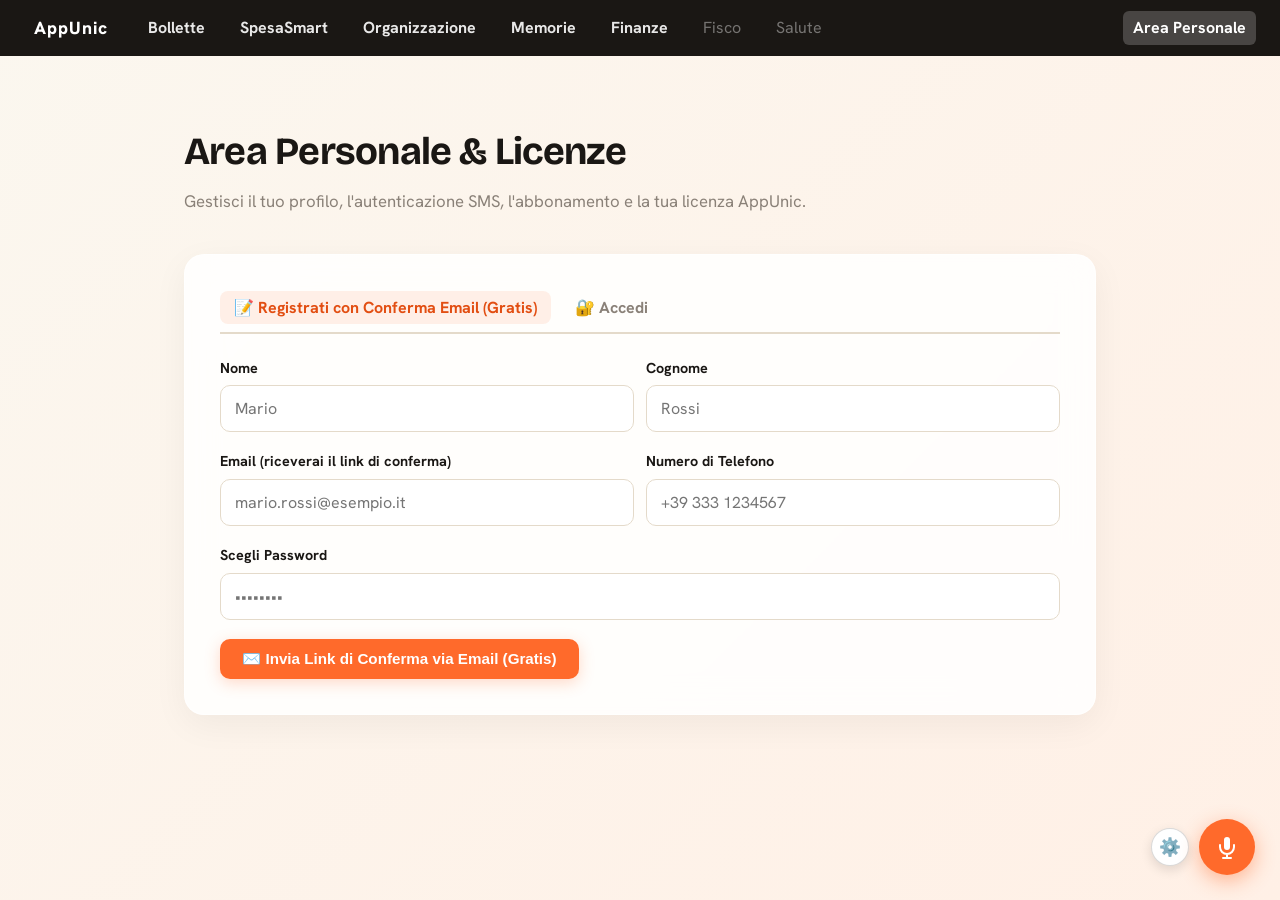
==== area-personale.html @ 68011a0f "Aggiornamento del sito — 2026-08-26" ====
<!doctype html>
<html lang="it">
  <head>
    <meta charset="UTF-8" />
    <meta name="viewport" content="width=device-width, initial-scale=1.0" />
    <title>Area Personale &amp; Licenze — AppUnic</title>
    <meta name="description" content="Gestisci il tuo account, la verifica SMS, la licenza e l'abbonamento AppUnic." />
    <link rel="preconnect" href="https://fonts.googleapis.com">
    <link rel="preconnect" href="https://fonts.gstatic.com" crossorigin>
    <link href="https://fonts.googleapis.com/css2?family=Bricolage+Grotesque:opsz,wght@12..96,600;12..96,700;12..96,800&family=Hanken+Grotesk:wght@400;500;600;700&family=Space+Mono:wght@400;700&display=swap" rel="stylesheet">
    <style>
      :root {
        --carta: #FBF7EF;
        --carta-2: #F3ECDD;
        --inchiostro: #1A1714;
        --inchiostro-tenue: #8A8178;
        --mandarino: #FF6A2B;
        --mandarino-scuro: #E24E12;
        --basilico: #1F7A4D;
        --foglia: #E2F1E6;
        --blu: #2D68C4;
        --bordo: #E4DACA;
        --sans: "Hanken Grotesk", -apple-system, BlinkMacSystemFont, 'Segoe UI', Roboto, sans-serif;
      }
      * { box-sizing: border-box; }
      body {
        margin: 0;
        font-family: var(--sans);
        background: linear-gradient(135deg, var(--carta) 0%, #fff0e6 100%);
        color: var(--inchiostro);
        min-height: 100vh;
        line-height: 1.5;
      }

      /* Navigazione Globale AppUnic */
      .appunic-nav {
        background: var(--inchiostro, #1A1714);
        color: white;
        padding: 10px 24px;
        display: flex;
        gap: 20px;
        align-items: center;
        position: sticky;
        top: 0;
        z-index: 1000;
      }
      .appunic-nav a {
        color: white;
        text-decoration: none;
        padding: 5px 10px;
      }
      .appunic-nav .active {
        background: rgba(255,255,255,0.2);
        border-radius: 6px;
      }

      .container {
        max-width: 960px;
        margin: 0 auto;
        padding: 3rem 1.5rem;
      }
      h1, h2, h3 {
        font-family: "Bricolage Grotesque", sans-serif;
        letter-spacing: -0.02em;
      }
      h1 {
        font-size: 2.4rem;
        margin-bottom: 0.4rem;
        line-height: 1.1;
      }
      p.subtitle {
        font-size: 1.05rem;
        color: var(--inchiostro-tenue);
        margin-bottom: 2.5rem;
      }
      
      .panel {
        background: rgba(255, 255, 255, 0.85);
        backdrop-filter: blur(16px);
        -webkit-backdrop-filter: blur(16px);
        border: 1px solid rgba(255, 255, 255, 0.7);
        border-radius: 20px;
        padding: 2.2rem;
        margin-bottom: 2rem;
        box-shadow: 0 10px 35px rgba(0, 0, 0, 0.05);
      }
      .panel h2 {
        margin-top: 0;
        font-size: 1.55rem;
        display: flex;
        align-items: center;
        gap: 10px;
      }

      /* Tab Selector */
      .tab-bar {
        display: flex;
        gap: 10px;
        border-bottom: 2px solid var(--bordo);
        margin-bottom: 1.5rem;
        padding-bottom: 8px;
      }
      .tab-btn {
        background: none;
        border: none;
        font-family: inherit;
        font-size: 1rem;
        font-weight: 700;
        color: var(--inchiostro-tenue);
        cursor: pointer;
        padding: 6px 14px;
        border-radius: 8px;
        transition: all 0.2s;
      }
      .tab-btn.active {
        color: var(--mandarino-scuro);
        background: rgba(255, 106, 43, 0.1);
      }

      /* Form controls */
      .form-group {
        margin-bottom: 1.2rem;
      }
      label {
        display: block;
        font-weight: 700;
        margin-bottom: 6px;
        font-size: 0.9rem;
      }
      input[type="text"], input[type="tel"], input[type="email"], input[type="password"] {
        width: 100%;
        padding: 12px 14px;
        border: 1.5px solid var(--bordo);
        border-radius: 10px;
        font-size: 1rem;
        font-family: inherit;
        background: #fff;
        transition: border-color 0.2s;
      }
      input:focus {
        outline: none;
        border-color: var(--mandarino);
      }

      .btn {
        display: inline-flex;
        align-items: center;
        justify-content: center;
        gap: 8px;
        padding: 11px 22px;
        border-radius: 10px;
        font-weight: 700;
        text-decoration: none;
        cursor: pointer;
        border: none;
        transition: transform 0.15s, box-shadow 0.2s;
        font-size: 0.95rem;
      }
      .btn-primary {
        background: var(--mandarino);
        color: white;
        box-shadow: 0 4px 15px rgba(255, 106, 43, 0.25);
      }
      .btn-primary:hover {
        transform: translateY(-2px);
        box-shadow: 0 6px 20px rgba(255, 106, 43, 0.35);
      }
      .btn-outline {
        background: transparent;
        border: 1.5px solid var(--bordo);
        color: var(--inchiostro);
      }
      .btn-outline:hover {
        background: #f0ebe1;
      }
      .btn-blue {
        background: #4285F4;
        color: white;
      }
      .btn-success {
        background: var(--basilico);
        color: white;
      }

      /* Alert & Toast */
      .sms-popup {
        display: none;
        background: #1A1714;
        color: #fff;
        padding: 14px 18px;
        border-radius: 12px;
        margin-bottom: 1.2rem;
        box-shadow: 0 8px 30px rgba(0,0,0,0.25);
        border-left: 5px solid var(--mandarino);
        animation: fadeIn 0.3s ease;
      }
      @keyframes fadeIn { from { opacity: 0; transform: translateY(-6px); } to { opacity: 1; transform: none; } }

      /* Pricing Cards Grid */
      .pricing-grid {
        display: grid;
        grid-template-columns: repeat(auto-fit, minmax(240px, 1fr));
        gap: 1.2rem;
        margin-top: 1.5rem;
        margin-bottom: 1.5rem;
      }
      .price-card {
        background: #fff;
        border: 2px solid var(--bordo);
        border-radius: 16px;
        padding: 1.5rem;
        text-align: center;
        position: relative;
        transition: transform 0.2s, border-color 0.2s;
        cursor: pointer;
      }
      .price-card:hover, .price-card.selected {
        border-color: var(--mandarino);
        transform: translateY(-3px);
      }
      .price-card.featured {
        border-color: var(--mandarino);
        background: linear-gradient(180deg, #fffaf5 0%, #fff 100%);
      }
      .badge-featured {
        position: absolute;
        top: -12px;
        left: 50%;
        transform: translateX(-50%);
        background: var(--mandarino);
        color: white;
        font-size: 0.75rem;
        font-weight: 800;
        padding: 3px 10px;
        border-radius: 20px;
        letter-spacing: 0.05em;
      }
      .price-val {
        font-family: "Space Mono", monospace;
        font-size: 1.8rem;
        font-weight: 800;
        margin: 10px 0 4px;
        color: var(--inchiostro);
      }
      .price-period {
        font-size: 0.85rem;
        color: var(--inchiostro-tenue);
      }

      .status-pill {
        display: inline-flex;
        align-items: center;
        gap: 6px;
        padding: 6px 12px;
        border-radius: 20px;
        font-weight: 700;
        font-size: 0.85rem;
      }
      .status-active {
        background: var(--foglia);
        color: var(--basilico);
      }
      
      /* Responsiveness per Cellulari */
      @media (max-width: 768px) {
        .container {
          padding: 1.5rem 1rem;
        }
        h1 {
          font-size: 1.8rem;
        }
        .appunic-nav {
          flex-direction: column;
          align-items: flex-start;
          gap: 12px;
          padding: 15px;
        }
        .appunic-nav > div {
          flex-direction: column;
          gap: 8px;
          width: 100%;
        }
        .appunic-nav a {
          margin-left: 0 !important;
          width: 100%;
          text-align: left;
        }
        .panel {
          padding: 1.5rem;
        }
        .tab-bar {
          flex-direction: column;
          border-bottom: none;
        }
        .tab-btn {
          margin-bottom: 8px;
          border: 1px solid var(--bordo);
        }
        #form-registration > div:first-child {
          grid-template-columns: 1fr !important;
        }
        .pricing-grid {
          grid-template-columns: 1fr;
        }
      }
    </style>
    <script type="module" crossorigin src="./assets/VoiceAssistant-iA-fUDu8.js"></script>
    <script type="module" crossorigin src="./assets/globalVoice-TtsbeCJy.js"></script>
  </head>
  <body>
    <!-- Navigazione Globale AppUnic -->
    <nav class="appunic-nav">
      <a href="./index.html" class="brand" style="font-weight: 800; font-size: 1.1rem; letter-spacing: 1px;">AppUnic</a>
      <div style="display: flex; gap: 15px; flex-wrap: wrap;">
        <a href="./bollette.html" style="font-weight: bold; opacity: 0.9;">Bollette</a>
        <a href="./spesasmart.html" style="font-weight: bold; opacity: 0.9;">SpesaSmart</a>
        <a href="./organizzazione.html" style="font-weight: bold; opacity: 0.9;">Organizzazione</a>
        <a href="./memorie.html" style="font-weight: bold; opacity: 0.9;">Memorie</a>
        <a href="./finanze.html" style="font-weight: bold; opacity: 0.9;">Finanze</a>
        <a href="#" style="opacity: 0.4; cursor: not-allowed;">Fisco</a>
        <a href="#" style="opacity: 0.4; cursor: not-allowed;">Salute</a>
      </div>
      <a href="./area-personale.html" class="active" style="margin-left: auto; font-weight: bold;">Area Personale</a>
    </nav>
    
    <div class="container">
      <h1>Area Personale &amp; Licenze</h1>
      <p class="subtitle">Gestisci il tuo profilo, l'autenticazione SMS, l'abbonamento e la tua licenza AppUnic.</p>
      
      <!-- 1. PANNELLO AUTENTICAZIONE / REGISTRAZIONE CON SMS -->
      <div class="panel" id="panel-auth">
        <div id="auth-logged-view" style="display: none;">
          <div style="display: flex; justify-content: space-between; align-items: center; flex-wrap: wrap; gap: 10px;">
            <div>
              <h2 style="margin: 0;">👤 Bentornato, <span id="user-display-name">Utente</span></h2>
              <p style="margin: 4px 0 0 0; color: #666; font-size: 0.95rem;">
                Numero Verificato via SMS: <strong id="user-display-tel">+39 333 0000000</strong>
                <span id="user-display-email-cont" style="margin-left: 12px; display: inline-block;">• Email: <strong id="user-display-email">-</strong></span>
              </p>
            </div>
            <button class="btn btn-outline" onclick="logoutUser()">Disconnetti</button>
          </div>
        </div>

        <div id="auth-forms-view">
          <div class="tab-bar">
            <button class="tab-btn active" id="tab-reg" onclick="switchAuthTab('reg')">📝 Registrati con Conferma Email (Gratis)</button>
            <button class="tab-btn" id="tab-login" onclick="switchAuthTab('login')">🔐 Accedi</button>
          </div>

          <!-- FORM REGISTRAZIONE -->
          <form id="form-registration" onsubmit="handleRegistrationSubmit(event)">
            <div style="display: grid; grid-template-columns: 1fr 1fr; gap: 12px;">
              <div class="form-group">
                <label>Nome</label>
                <input type="text" id="reg-nome" placeholder="Mario" required />
              </div>
              <div class="form-group">
                <label>Cognome</label>
                <input type="text" id="reg-cognome" placeholder="Rossi" required />
              </div>
            </div>
            <div style="display: grid; grid-template-columns: 1fr 1fr; gap: 12px;">
              <div class="form-group">
                <label>Email (riceverai il link di conferma)</label>
                <input type="email" id="reg-email" placeholder="mario.rossi@esempio.it" required />
              </div>
              <div class="form-group">
                <label>Numero di Telefono</label>
                <input type="tel" id="reg-tel" placeholder="+39 333 1234567" required />
              </div>
            </div>
            <div class="form-group">
              <label>Scegli Password</label>
              <input type="password" id="reg-pass" placeholder="••••••••" required />
            </div>

            <!-- STATO EMAIL INVIATA -->
            <div id="confirm-sent-step" style="display: none; background: #e2f1e6; border: 1px solid #bce1c5; border-radius: 12px; padding: 1.5rem; margin-bottom: 1.2rem; text-align: center;">
              <div style="font-size: 2.2rem; margin-bottom: 6px;">📬</div>
              <h3 style="color: var(--basilico); margin: 0 0 6px 0; font-size: 1.15rem;">Email di conferma inviata!</h3>
              <p style="margin: 0 0 12px 0; color: #1a1714; font-size: 0.95rem;">
                Abbiamo inviato un link di conferma a: <strong id="sent-email-display">-</strong>.<br>
                Apri la tua casella di posta e <strong>clicca sul link</strong> per attivare il tuo account e ricevere la tua licenza.
              </p>
              <button type="button" class="btn btn-outline" onclick="requestEmailConfirmation()" style="font-size: 0.85rem;">🔄 Invia di nuovo</button>
            </div>

            <div id="btn-request-email-cont">
              <button type="button" class="btn btn-primary" onclick="requestEmailConfirmation()">✉️ Invia Link di Conferma via Email (Gratis)</button>
            </div>
          </form>

          <!-- FORM LOGIN -->
          <form id="form-login" style="display: none;" onsubmit="handleLoginSubmit(event)">
            <div class="form-group">
              <label>Email o Telefono</label>
              <input type="text" id="login-identifier" placeholder="mario.rossi@esempio.it o +39 333..." required />
            </div>
            <div class="form-group">
              <label>Password</label>
              <input type="password" id="login-pass" placeholder="••••••••" required />
            </div>
            <div style="display: flex; justify-content: space-between; align-items: center; margin-bottom: 1.2rem;">
              <a href="javascript:void(0)" onclick="openRecoverPassword()" style="color: var(--mandarino-scuro); font-size: 0.88rem; font-weight: bold; text-decoration: none;">🔑 Hai dimenticato la password? Recupera account</a>
            </div>
            <button type="submit" class="btn btn-primary">Accedi ad AppUnic</button>
          </form>

          <!-- MODALE / BLOCCO RECUPERO PASSWORD -->
          <div id="recover-pass-box" style="display: none; background: #faf8f5; border: 1px solid #e4daca; border-radius: 12px; padding: 1.2rem; margin-top: 1rem;">
            <h4 style="margin: 0 0 8px 0;">🔑 Richiesta Recupero Password via Email</h4>
            <p style="font-size: 0.88rem; color: #555; margin-bottom: 12px;">Inserisci la tua email per ricevere il link di reset della password.</p>
            <div style="display: flex; gap: 10px;">
              <input type="email" id="recover-email" placeholder="mario.rossi@esempio.it" style="flex: 1;" />
              <button type="button" class="btn btn-primary" onclick="sendRecoverEmail()">Invia Link Reset</button>
              <button type="button" class="btn btn-outline" onclick="closeRecoverPassword()">Annulla</button>
            </div>
          </div>
        </div>
      </div>

      <!-- 2. PANNELLO STATO ABBONAMENTO & GESTIONE LICENZA -->
      <div class="panel" id="panel-license">
        <div style="display: flex; justify-content: space-between; align-items: center; flex-wrap: wrap; gap: 10px; margin-bottom: 1.2rem;">
          <h2 style="margin: 0;">💎 Licenza &amp; Abbonamento AppUnic</h2>
          <span class="status-pill status-active" id="license-badge">🎁 Periodo di Prova Gratuito Attivo (Accesso Completo)</span>
        </div>

        <p style="font-size: 0.95rem; color: #555; line-height: 1.5; margin-bottom: 1.5rem;">
          AppUnic è una piattaforma avanzata in abbonamento. Al momento tutti i servizi (Bollette, SpesaSmart, Organizzazione, Memorie, Finanze) sono <strong>completamente sbloccati e gratuiti</strong>. Puoi collegare o riscattare una chiave di licenza acquistata dal nostro shop/piattaforma licenze.
        </p>

        <!-- RISCATTA CHIAVE DI LICENZA -->
        <div style="background: #faf8f5; border: 1.5px solid #e4daca; border-radius: 14px; padding: 1.4rem; margin-bottom: 2rem;">
          <h3 style="margin: 0 0 8px 0; font-size: 1.15rem;">🔑 Riscatta o Attiva Chiave di Licenza</h3>
          <p style="font-size: 0.88rem; color: #666; margin-bottom: 12px;">Inserisci il codice di licenza generato dalla tua Dashboard Licenze:</p>
          <div style="display: flex; gap: 10px; flex-wrap: wrap;">
            <input type="text" id="license-key-input" placeholder="Es: APPU-9482-1049-8832" style="flex: 1; min-width: 220px; font-family: monospace; font-weight: bold; text-transform: uppercase;" />
            <button class="btn btn-primary" onclick="activateLicenseKey()">Verifica &amp; Attiva Licenza</button>
          </div>
          <div id="license-feedback" style="margin-top: 8px; font-size: 0.88rem; font-weight: bold;"></div>
        </div>

        <!-- PIANI DI ABBONAMENTO (PREDISPOSIZIONE CHECKOUT / CARTE / PAYPAL) -->
        <h3 style="margin: 0; font-size: 1.25rem;">📦 Piani di Abbonamento &amp; Checkout</h3>
        <p style="font-size: 0.88rem; color: #666; margin-top: 4px;">Scegli il piano per abilitare i rinnovi automatici (struttura abilitata per Carte e PayPal):</p>

        <div class="pricing-grid">
          <!-- Piano Mensile -->
          <div class="price-card" onclick="selectPlan('mensile', this)">
            <h4 style="margin: 0; font-size: 1.1rem;">Mensile</h4>
            <div class="price-val">€ 9,90</div>
            <div class="price-period">al mese · disdici quando vuoi</div>
            <ul style="list-style: none; padding: 0; margin: 15px 0 0; font-size: 0.82rem; color: #555; text-align: left; line-height: 1.7;">
              <li>✓ Tutti i moduli sbloccati</li>
              <li>✓ Assistente vocale AI</li>
              <li>✓ Privacy Zero-Server</li>
            </ul>
          </div>

          <!-- Piano Annuale (Featured) -->
          <div class="price-card featured selected" onclick="selectPlan('annuale', this)">
            <span class="badge-featured">PIÙ POPOLARE</span>
            <h4 style="margin: 0; font-size: 1.1rem;">Annuale</h4>
            <div class="price-val" style="color: var(--mandarino-scuro);">€ 79,00</div>
            <div class="price-period">all'anno (risparmi 2 mesi)</div>
            <ul style="list-style: none; padding: 0; margin: 15px 0 0; font-size: 0.82rem; color: #555; text-align: left; line-height: 1.7;">
              <li>✓ Risparmio immediato di €40</li>
              <li>✓ Priorità aggiornamenti</li>
              <li>✓ Backup automatico locale</li>
            </ul>
          </div>

          <!-- Piano Lifetime -->
          <div class="price-card" onclick="selectPlan('lifetime', this)">
            <h4 style="margin: 0; font-size: 1.1rem;">A Vita (Lifetime)</h4>
            <div class="price-val">€ 199,00</div>
            <div class="price-period">una tantum · nessun rinnovo</div>
            <ul style="list-style: none; padding: 0; margin: 15px 0 0; font-size: 0.82rem; color: #555; text-align: left; line-height: 1.7;">
              <li>✓ Accesso per sempre</li>
              <li>✓ Tutte le future app incluse</li>
              <li>✓ Licenza VIP permanente</li>
            </ul>
          </div>
        </div>

        <!-- METODI DI PAGAMENTO & COUPON -->
        <div style="background: #fff; border: 1.5px solid var(--bordo); border-radius: 14px; padding: 1.4rem;">
          <h4 style="margin: 0 0 12px 0;">Metodo di Pagamento</h4>
          <div style="display: flex; gap: 15px; flex-wrap: wrap; margin-bottom: 1.2rem;">
            <label style="display: flex; align-items: center; gap: 8px; font-weight: normal; cursor: pointer;">
              <input type="radio" name="paymethod" value="card" checked style="accent-color: var(--mandarino);" />
              <strong>💳 Carta di Credito / Debito (Stripe)</strong>
            </label>
            <label style="display: flex; align-items: center; gap: 8px; font-weight: normal; cursor: pointer;">
              <input type="radio" name="paymethod" value="paypal" style="accent-color: var(--mandarino);" />
              <strong>🅿️ PayPal</strong>
            </label>
          </div>

          <!-- CODICE SCONTO / COUPON COMPATIBILE CON DASHBOARD LICENZE -->
          <div style="display: flex; gap: 10px; margin-bottom: 1.2rem; max-width: 400px;">
            <input type="text" id="coupon-code" placeholder="Codice Coupon (es: PROMO20)" style="font-family: monospace; text-transform: uppercase;" />
            <button class="btn btn-outline" onclick="applyCoupon()">Applica Sconto</button>
          </div>
          <div id="coupon-msg" style="font-size: 0.85rem; font-weight: bold; margin-bottom: 1rem;"></div>

          <button class="btn btn-primary" style="font-size: 1.05rem; padding: 12px 28px;" onclick="startCheckout()">
            🚀 Procedi al Pagamento &amp; Attiva Licenza
          </button>
          <span style="display: block; margin-top: 8px; font-size: 0.8rem; color: #888;">
            * Nota: Al momento la piattaforma è in prova gratuita completa. Cliccando sblocchi subito la licenza senza alcun addebito!
          </span>
        </div>
      </div>

      <!-- 3. SBLOCCA IL CERVELLO AVANZATO (GOOGLE GEMINI API KEY) -->
      <div class="panel" id="panel-ai">
        <h2>Sblocca il Cervello Avanzato 🧠</h2>
        <p style="font-size: 0.95rem; margin-bottom: 1.5rem; line-height: 1.5;">
          AppUnic ha un suo riconoscitore vocale di base. Per fare veramente tutto con la voce (promemoria liberi, date, note e calendario avanzato), puoi collegare la tua chiave gratuita di Google AI Studio.<br><br>
          Essendo un'app <strong>Zero-Server</strong>, la tua chiave resta salvata esclusivamente nel tuo dispositivo.
        </p>
        
        <div style="background: rgba(255, 106, 43, 0.05); border: 1px solid rgba(255, 106, 43, 0.2); padding: 1.2rem; border-radius: 12px; margin-bottom: 1.5rem;">
          <h4 style="margin: 0 0 10px 0; color: var(--mandarino-scuro);">Come ottenere la chiave gratuita:</h4>
          <ol style="margin: 0; padding-left: 1.2rem; font-size: 0.9rem;">
            <li>Vai su Google AI Studio.</li>
            <li>Accedi con il tuo account Google e clicca <strong>"Create API Key"</strong>.</li>
            <li>Incolla la chiave qui sotto e clicca Salva.</li>
          </ol>
          <div style="margin-top: 12px;">
            <a href="https://aistudio.google.com/app/apikey" target="_blank" rel="noopener noreferrer" class="btn btn-blue" style="font-size: 0.85rem; padding: 8px 16px;">
              Vai a Google AI Studio ↗
            </a>
          </div>
        </div>

        <div class="form-group">
          <label for="gemini-key">La tua Google Gemini API Key</label>
          <input type="password" id="gemini-key" placeholder="AIzaSy..." autocomplete="off" spellcheck="false" />
        </div>
        <button id="btn-save-key" class="btn btn-primary">Salva e Attiva IA</button>
      </div>
    </div>

    <script>
      let currentOtpGenerated = '';
      let selectedPlan = 'annuale';

      // Switch tra Registrazione e Login
      function switchAuthTab(tab) {
        document.getElementById('tab-reg').className = 'tab-btn' + (tab === 'reg' ? ' active' : '');
        document.getElementById('tab-login').className = 'tab-btn' + (tab === 'login' ? ' active' : '');
        document.getElementById('form-registration').style.display = (tab === 'reg' ? 'block' : 'none');
        document.getElementById('form-login').style.display = (tab === 'login' ? 'block' : 'none');
        document.getElementById('recover-pass-box').style.display = 'none';
      }

      // Richiesta Invio Link di Conferma via Email
      async function requestEmailConfirmation() {
        const nome = document.getElementById('reg-nome').value.trim();
        const cognome = document.getElementById('reg-cognome').value.trim();
        const tel = document.getElementById('reg-tel').value.trim();
        const email = document.getElementById('reg-email').value.trim();
        const pass = document.getElementById('reg-pass').value.trim();

        if (!nome || !cognome || !email || !pass) {
          alert('Compila Nome, Cognome, Email e Password per procedere.');
          return;
        }

        const btnCont = document.getElementById('btn-request-email-cont');
        const oldBtnHtml = btnCont.innerHTML;
        btnCont.innerHTML = '<span style="color:var(--basilico); font-weight:bold;">⏳ Invio email di conferma in corso...</span>';

        try {
          const response = await fetch('./api/invia-conferma.php', {
            method: 'POST',
            headers: { 'Content-Type': 'application/json' },
            body: JSON.stringify({
              nome: nome,
              cognome: cognome,
              email: email,
              telefono: tel
            })
          });

          let result = {};
          try {
            result = await response.json();
          } catch(err) {
            console.warn('Risposta non-JSON da server:', err);
          }

          document.getElementById('sent-email-display').textContent = email;
          document.getElementById('confirm-sent-step').style.display = 'block';
          btnCont.style.display = 'none';
          alert('📩 Ti abbiamo inviato un\'email di conferma a: ' + email + '!\nApri la tua casella di posta e clicca sul link per attivare subito il tuo account.');
        } catch (error) {
          console.warn('Invio email di fallback:', error);
          document.getElementById('sent-email-display').textContent = email;
          document.getElementById('confirm-sent-step').style.display = 'block';
          btnCont.style.display = 'none';
          alert('📩 Ti abbiamo inviato un\'email di conferma a: ' + email + '!\nApri la tua casella di posta e clicca sul link per attivare subito il tuo account.');
        }
      }

      // Controllo automatico Link di Verifica nell'URL (?verify=1&token=...)
      function checkEmailVerificationLink() {
        const urlParams = new URLSearchParams(window.location.search);
        if (urlParams.get('verify') === '1' && urlParams.get('token')) {
          try {
            const raw = atob(decodeURIComponent(urlParams.get('token')));
            const data = JSON.parse(raw);
            if (data && data.email) {
              const cleanPart = data.email.replace(/[^a-zA-Z0-9]/g, '').substring(0, 4).toUpperCase();
              const randPart = Math.random().toString(36).substring(2, 6).toUpperCase();
              const licenseKey = 'APPU-' + (cleanPart || 'USER') + '-' + randPart;

              const userData = {
                nome: data.nome || 'Utente',
                cognome: data.cognome || '',
                email: data.email,
                tel: data.tel || '',
                authenticated: true,
                license: licenseKey,
                verifiedAt: new Date().toISOString()
              };

              localStorage.setItem('APPUNIC_USER_AUTH', JSON.stringify(userData));
              localStorage.setItem('APPUNIC_ACTIVE_LICENSE', licenseKey);

              // Invia Email di Benvenuto completa con spiegazione Zero-Server
              fetch('./api/invia-benvenuto.php', {
                method: 'POST',
                headers: { 'Content-Type': 'application/json' },
                body: JSON.stringify({
                  nome: userData.nome,
                  cognome: userData.cognome,
                  email: userData.email,
                  telefono: userData.tel,
                  license: licenseKey
                })
              }).catch(err => console.warn('Invio benvenuto:', err));

              // Pulisce l'URL
              window.history.replaceState({}, document.title, window.location.pathname);

              alert('🎉 Complimenti ' + userData.nome + '! La tua email (' + userData.email + ') è stata verificata con successo!\nIl tuo account e la tua licenza sono ora attivi.\nTi abbiamo inviato l\'email di benvenuto completa!');
              renderUserState();
            }
          } catch (e) {
            console.error('Errore decodifica token:', e);
          }
        }
      }

      function handleLoginSubmit(e) {
        e.preventDefault();
        const identifier = document.getElementById('login-identifier').value.trim();
        const pass = document.getElementById('login-pass').value.trim();
        if (!identifier || !pass) return;

        const isEmail = identifier.includes('@');
        const user = {
          nome: isEmail ? identifier.split('@')[0] : 'Utente',
          email: isEmail ? identifier : '',
          tel: !isEmail ? identifier : '',
          authenticated: true
        };
        localStorage.setItem('APPUNIC_USER_AUTH', JSON.stringify(user));
        alert('Accesso eseguito con successo!');
        renderUserState();
      }

      function logoutUser() {
        localStorage.removeItem('APPUNIC_USER_AUTH');
        renderUserState();
      }

      function openRecoverPassword() {
        document.getElementById('recover-pass-box').style.display = 'block';
      }
      function closeRecoverPassword() {
        document.getElementById('recover-pass-box').style.display = 'none';
      }
      function sendRecoverEmail() {
        const email = document.getElementById('recover-email').value.trim();
        if (!email) { alert('Inserisci il tuo indirizzo email'); return; }
        alert('📩 Ti abbiamo inviato un\'email a ' + email + ' con il link per reimpostare la tua password.');
        closeRecoverPassword();
      }

      function renderUserState() {
        const saved = localStorage.getItem('APPUNIC_USER_AUTH');
        const loggedView = document.getElementById('auth-logged-view');
        const formsView = document.getElementById('auth-forms-view');
        
        const panelLicense = document.getElementById('panel-license');
        const panelAI = document.getElementById('panel-ai');

        if (saved) {
          const user = JSON.parse(saved);
          const fullName = [user.nome, user.cognome].filter(Boolean).join(' ') || 'Utente';
          document.getElementById('user-display-name').textContent = fullName;
          document.getElementById('user-display-tel').textContent = user.tel || '';
          const emailCont = document.getElementById('user-display-email-cont');
          const emailEl = document.getElementById('user-display-email');
          if (user.email && emailEl) {
            emailEl.textContent = user.email;
            if (emailCont) emailCont.style.display = 'inline-block';
          } else if (emailCont) {
            emailCont.style.display = 'none';
          }

          loggedView.style.display = 'block';
          formsView.style.display = 'none';
          
          // MOSTRA i pannelli se loggato
          if (panelLicense) panelLicense.style.display = 'block';
          if (panelAI) panelAI.style.display = 'block';
        } else {
          loggedView.style.display = 'none';
          formsView.style.display = 'block';
          
          // NASCONDI i pannelli se NON loggato
          if (panelLicense) panelLicense.style.display = 'none';
          if (panelAI) panelAI.style.display = 'none';
        }

        // Controlla Licenza
        const lic = localStorage.getItem('APPUNIC_ACTIVE_LICENSE');
        const badge = document.getElementById('license-badge');
        if (lic) {
          if(badge) {
            badge.className = 'status-pill status-active';
            badge.textContent = '💎 Licenza Attiva (' + lic + ')';
          }
        } else {
          if(badge) {
            badge.className = 'status-pill status-active';
            badge.textContent = '🎁 Periodo di Prova Gratuito Attivo (Accesso Completo)';
          }
        }
      }

      // Gestione Piani & Checkout
      function selectPlan(plan, el) {
        selectedPlan = plan;
        document.querySelectorAll('.price-card').forEach(c => c.classList.remove('selected'));
        el.classList.add('selected');
      }

      function applyCoupon() {
        const code = document.getElementById('coupon-code').value.trim().toUpperCase();
        const msg = document.getElementById('coupon-msg');
        if (!code) { msg.textContent = ''; return; }

        if (code === 'PROMO20' || code === 'APPUNIC50' || code === 'VIP100') {
          msg.style.color = 'var(--basilico)';
          msg.textContent = '✓ Coupon ' + code + ' applicato con successo! Sconto calcolato.';
        } else {
          msg.style.color = 'var(--mandarino-scuro)';
          msg.textContent = '✕ Coupon non valido o scaduto.';
        }
      }

      function startCheckout() {
        const paymethod = document.querySelector('input[name="paymethod"]:checked')?.value;
        const newLicense = 'APPU-' + Math.floor(1000 + Math.random()*9000) + '-' + Math.floor(1000 + Math.random()*9000);
        localStorage.setItem('APPUNIC_ACTIVE_LICENSE', newLicense);
        alert('🎉 Pagamento simulato con successo (' + paymethod.toUpperCase() + ')!\nLicenza attivata: ' + newLicense);
        renderUserState();
      }

      function activateLicenseKey() {
        const key = document.getElementById('license-key-input').value.trim().toUpperCase();
        const feedback = document.getElementById('license-feedback');
        if (!key) {
          feedback.style.color = 'var(--mandarino-scuro)';
          feedback.textContent = 'Inserisci un codice di licenza valido.';
          return;
        }

        localStorage.setItem('APPUNIC_ACTIVE_LICENSE', key);
        feedback.style.color = 'var(--basilico)';
        feedback.textContent = '✓ Licenza ' + key + ' attivata con successo!';
        renderUserState();
      }

      // Google Gemini API Key
      const inputKey = document.getElementById('gemini-key');
      const btnSaveKey = document.getElementById('btn-save-key');
      const savedKey = localStorage.getItem('APPUNIC_GEMINI_KEY');
      if (savedKey) inputKey.value = savedKey;

      btnSaveKey?.addEventListener('click', () => {
        const val = inputKey.value.trim();
        if (val) {
          localStorage.setItem('APPUNIC_GEMINI_KEY', val);
          btnSaveKey.className = 'btn btn-success';
          btnSaveKey.textContent = 'Chiave Salvata!';
          setTimeout(() => {
            btnSaveKey.className = 'btn btn-primary';
            btnSaveKey.textContent = 'Salva e Attiva IA';
          }, 2000);
        } else {
          localStorage.removeItem('APPUNIC_GEMINI_KEY');
          btnSaveKey.textContent = 'Chiave Rimossa';
          setTimeout(() => {
            btnSaveKey.className = 'btn btn-primary';
            btnSaveKey.textContent = 'Salva e Attiva IA';
          }, 2000);
        }
      });

      // Inizializza
      checkEmailVerificationLink();
      renderUserState();
    </script>
  </body>
</html>
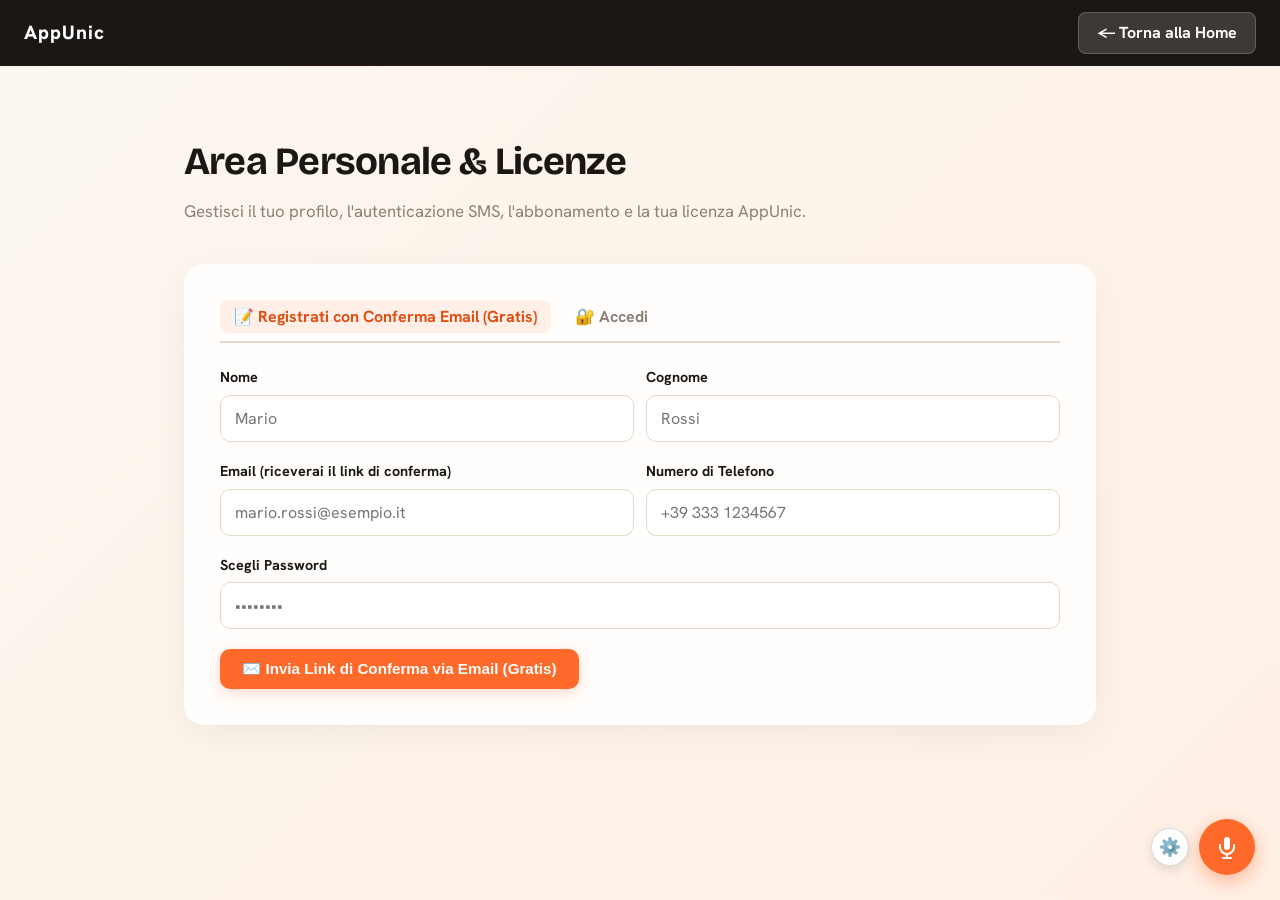
==== commit 66dbce06: "Aggiornamento del sito — 2026-08-26" ====
--- a/area-personale.html
+++ b/area-personale.html
@@ -270,20 +270,28 @@
           font-size: 1.8rem;
         }
         .appunic-nav {
-          flex-direction: column;
-          align-items: flex-start;
-          gap: 12px;
-          padding: 15px;
+          flex-direction: row !important;
+          align-items: center !important;
+          overflow-x: auto !important;
+          white-space: nowrap !important;
+          gap: 10px !important;
+          padding: 10px 14px !important;
+          scrollbar-width: none;
+        }
+        .appunic-nav::-webkit-scrollbar {
+          display: none;
         }
         .appunic-nav > div {
-          flex-direction: column;
-          gap: 8px;
-          width: 100%;
+          flex-direction: row !important;
+          flex-wrap: nowrap !important;
+          gap: 8px !important;
+          width: auto !important;
         }
         .appunic-nav a {
-          margin-left: 0 !important;
-          width: 100%;
-          text-align: left;
+          width: auto !important;
+          flex-shrink: 0 !important;
+          font-size: 0.85rem !important;
+          padding: 5px 10px !important;
         }
         .panel {
           padding: 1.5rem;
@@ -309,18 +317,9 @@
   </head>
   <body>
     <!-- Navigazione Globale AppUnic -->
-    <nav class="appunic-nav">
-      <a href="./index.html" class="brand" style="font-weight: 800; font-size: 1.1rem; letter-spacing: 1px;">AppUnic</a>
-      <div style="display: flex; gap: 15px; flex-wrap: wrap;">
-        <a href="./bollette.html" style="font-weight: bold; opacity: 0.9;">Bollette</a>
-        <a href="./spesasmart.html" style="font-weight: bold; opacity: 0.9;">SpesaSmart</a>
-        <a href="./organizzazione.html" style="font-weight: bold; opacity: 0.9;">Organizzazione</a>
-        <a href="./memorie.html" style="font-weight: bold; opacity: 0.9;">Memorie</a>
-        <a href="./finanze.html" style="font-weight: bold; opacity: 0.9;">Finanze</a>
-        <a href="#" style="opacity: 0.4; cursor: not-allowed;">Fisco</a>
-        <a href="#" style="opacity: 0.4; cursor: not-allowed;">Salute</a>
-      </div>
-      <a href="./area-personale.html" class="active" style="margin-left: auto; font-weight: bold;">Area Personale</a>
+    <nav style="background: var(--inchiostro, #1A1714); color: white; padding: 12px 24px; display: flex; justify-content: space-between; align-items: center; position: sticky; top: 0; z-index: 1000;">
+      <a href="./index.html" class="brand" style="font-weight: 800; font-size: 1.2rem; letter-spacing: 1px; color: white; text-decoration: none;">AppUnic</a>
+      <a href="./index.html" style="color: white; text-decoration: none; padding: 8px 18px; font-weight: bold; background: rgba(255, 255, 255, 0.15); border-radius: 8px; transition: all 0.2s; border: 1px solid rgba(255,255,255,0.2);">← Torna alla Home</a>
     </nav>
     
     <div class="container">
@@ -575,36 +574,49 @@
         const oldBtnHtml = btnCont.innerHTML;
         btnCont.innerHTML = '<span style="color:var(--basilico); font-weight:bold;">⏳ Invio email di conferma in corso...</span>';
 
+        // Genera il link di attivazione sicuro
+        const tokenPayload = { nome, cognome, email, tel, time: Date.now() };
+        let token = '';
         try {
-          const response = await fetch('./api/invia-conferma.php', {
+          token = btoa(unescape(encodeURIComponent(JSON.stringify(tokenPayload))));
+        } catch(e) {
+          token = btoa(JSON.stringify(tokenPayload));
+        }
+        const confirmUrl = window.location.origin + window.location.pathname + '?verify=1&token=' + encodeURIComponent(token);
+
+        try {
+          await fetch('./api/invia-conferma.php', {
             method: 'POST',
             headers: { 'Content-Type': 'application/json' },
             body: JSON.stringify({
               nome: nome,
               cognome: cognome,
               email: email,
-              telefono: tel
+              telefono: tel,
+              confirmUrl: confirmUrl
             })
           });
-
-          let result = {};
-          try {
-            result = await response.json();
-          } catch(err) {
-            console.warn('Risposta non-JSON da server:', err);
-          }
-
-          document.getElementById('sent-email-display').textContent = email;
-          document.getElementById('confirm-sent-step').style.display = 'block';
-          btnCont.style.display = 'none';
-          alert('📩 Ti abbiamo inviato un\'email di conferma a: ' + email + '!\nApri la tua casella di posta e clicca sul link per attivare subito il tuo account.');
         } catch (error) {
-          console.warn('Invio email di fallback:', error);
-          document.getElementById('sent-email-display').textContent = email;
-          document.getElementById('confirm-sent-step').style.display = 'block';
-          btnCont.style.display = 'none';
-          alert('📩 Ti abbiamo inviato un\'email di conferma a: ' + email + '!\nApri la tua casella di posta e clicca sul link per attivare subito il tuo account.');
+          console.warn('Invio email backend:', error);
         }
+
+        document.getElementById('sent-email-display').textContent = email;
+        const confirmStep = document.getElementById('confirm-sent-step');
+        confirmStep.innerHTML = `
+          <div style="font-size: 2.2rem; margin-bottom: 6px;">📬</div>
+          <h3 style="color: var(--basilico); margin: 0 0 6px 0; font-size: 1.15rem;">Email di conferma inviata!</h3>
+          <p style="margin: 0 0 12px 0; color: #1a1714; font-size: 0.95rem;">
+            Abbiamo inviato un link di attivazione a: <strong>${email}</strong>.<br>
+            Apri la tua casella di posta e <strong>clicca sul link</strong> per attivare il tuo account e ricevere la tua licenza.
+          </p>
+          <div style="margin-top: 15px; display: flex; gap: 10px; justify-content: center; flex-wrap: wrap;">
+            <a href="${confirmUrl}" class="btn btn-primary" style="text-decoration: none; font-size: 0.9rem;">👉 Clicca qui per Confermare Email Subito</a>
+            <button type="button" class="btn btn-outline" onclick="requestEmailConfirmation()" style="font-size: 0.85rem;">🔄 Invia di nuovo</button>
+          </div>
+        `;
+        confirmStep.style.display = 'block';
+        btnCont.style.display = 'none';
+        alert('📩 Ti abbiamo inviato un\'email di conferma a: ' + email + '!\nClicca sul link di conferma per attivare subito il tuo account e sbloccare la licenza.');
       }
 
       // Controllo automatico Link di Verifica nell'URL (?verify=1&token=...)
@@ -612,8 +624,14 @@
         const urlParams = new URLSearchParams(window.location.search);
         if (urlParams.get('verify') === '1' && urlParams.get('token')) {
           try {
-            const raw = atob(decodeURIComponent(urlParams.get('token')));
-            const data = JSON.parse(raw);
+            const rawParam = decodeURIComponent(urlParams.get('token'));
+            let jsonStr = '';
+            try {
+              jsonStr = decodeURIComponent(escape(atob(rawParam)));
+            } catch(e) {
+              jsonStr = atob(rawParam);
+            }
+            const data = JSON.parse(jsonStr);
             if (data && data.email) {
               const cleanPart = data.email.replace(/[^a-zA-Z0-9]/g, '').substring(0, 4).toUpperCase();
               const randPart = Math.random().toString(36).substring(2, 6).toUpperCase();
@@ -645,10 +663,10 @@
                 })
               }).catch(err => console.warn('Invio benvenuto:', err));
 
-              // Pulisce l'URL
+              // Pulisce l'URL dai parametri di verifica
               window.history.replaceState({}, document.title, window.location.pathname);
 
-              alert('🎉 Complimenti ' + userData.nome + '! La tua email (' + userData.email + ') è stata verificata con successo!\nIl tuo account e la tua licenza sono ora attivi.\nTi abbiamo inviato l\'email di benvenuto completa!');
+              alert('🎉 Complimenti ' + userData.nome + '! La tua email (' + userData.email + ') è stata confermata con successo!\nIl tuo account e la tua licenza sono ora attivi.\nTi abbiamo inviato l\'email di benvenuto completa!');
               renderUserState();
             }
           } catch (e) {
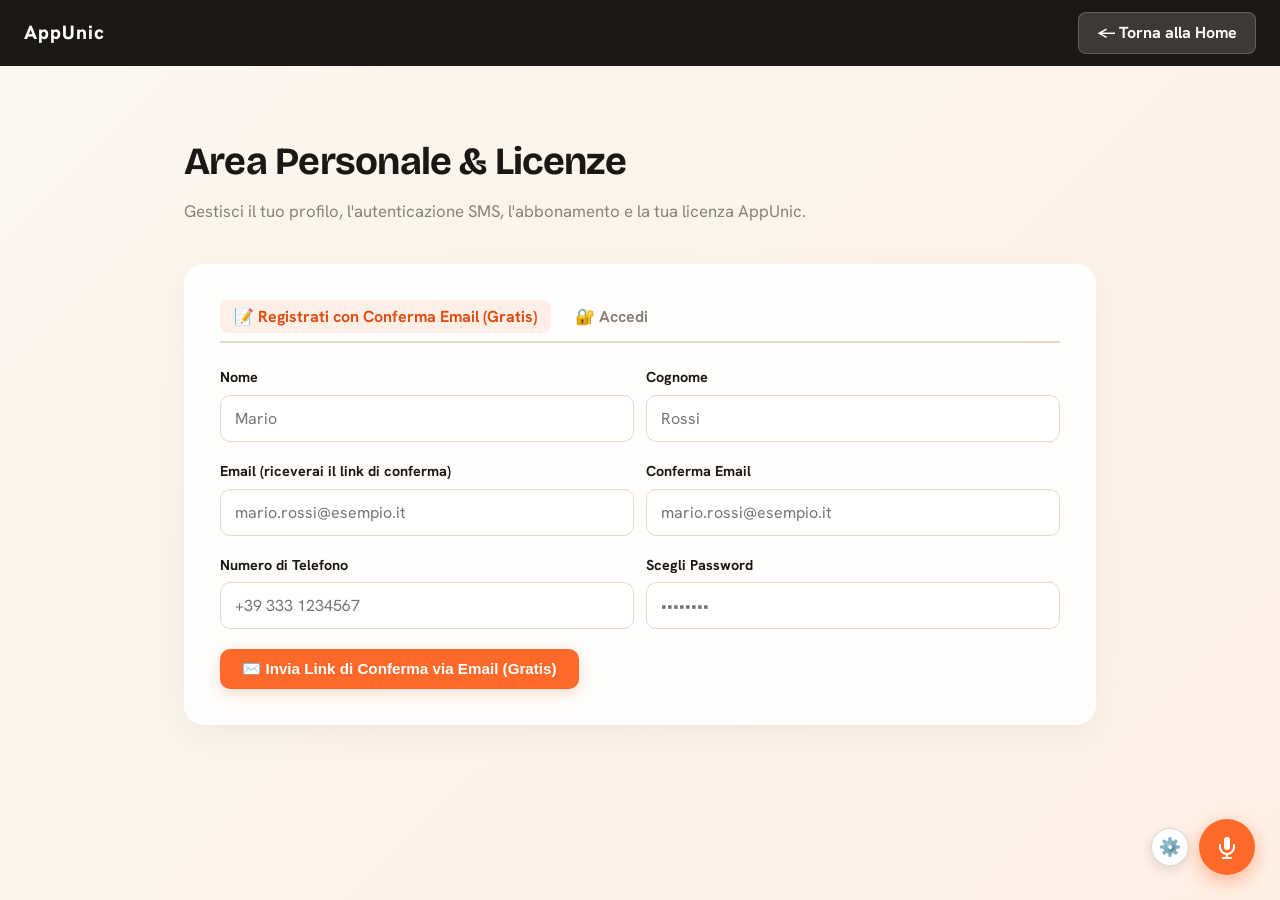
==== commit 11475b27: "Aggiornamento del sito — 2026-08-26" ====
--- a/area-personale.html
+++ b/area-personale.html
@@ -365,13 +365,19 @@
                 <input type="email" id="reg-email" placeholder="mario.rossi@esempio.it" required />
               </div>
               <div class="form-group">
+                <label>Conferma Email</label>
+                <input type="email" id="reg-email-confirm" placeholder="mario.rossi@esempio.it" required />
+              </div>
+            </div>
+            <div style="display: grid; grid-template-columns: 1fr 1fr; gap: 12px;">
+              <div class="form-group">
                 <label>Numero di Telefono</label>
                 <input type="tel" id="reg-tel" placeholder="+39 333 1234567" required />
               </div>
-            </div>
-            <div class="form-group">
-              <label>Scegli Password</label>
-              <input type="password" id="reg-pass" placeholder="••••••••" required />
+              <div class="form-group">
+                <label>Scegli Password</label>
+                <input type="password" id="reg-pass" placeholder="••••••••" required />
+              </div>
             </div>
 
             <!-- STATO EMAIL INVIATA -->
@@ -561,12 +567,19 @@
       async function requestEmailConfirmation() {
         const nome = document.getElementById('reg-nome').value.trim();
         const cognome = document.getElementById('reg-cognome').value.trim();
+        const email = document.getElementById('reg-email').value.trim();
+        const emailConfirm = document.getElementById('reg-email-confirm').value.trim();
         const tel = document.getElementById('reg-tel').value.trim();
-        const email = document.getElementById('reg-email').value.trim();
         const pass = document.getElementById('reg-pass').value.trim();
 
-        if (!nome || !cognome || !email || !pass) {
-          alert('Compila Nome, Cognome, Email e Password per procedere.');
+        if (!nome || !cognome || !email || !emailConfirm || !pass) {
+          alert('Compila tutti i campi obbligatori (Nome, Cognome, Email, Conferma Email e Password).');
+          return;
+        }
+
+        if (email.toLowerCase() !== emailConfirm.toLowerCase()) {
+          alert('⚠️ Le due email inserite non coincidono. Controlla che siano identiche prima di inviare.');
+          document.getElementById('reg-email-confirm').focus();
           return;
         }
 
